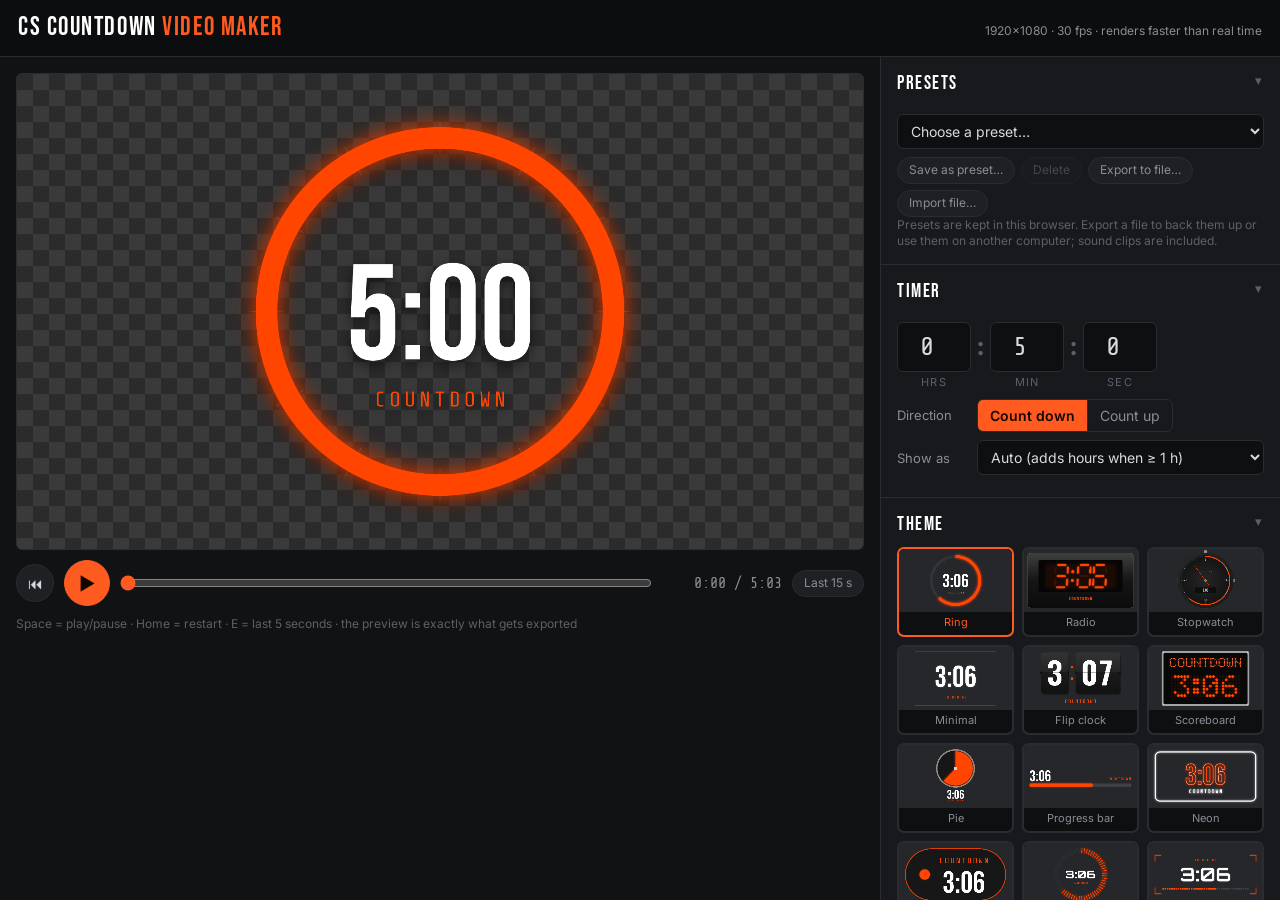
==== index.html @ b76c42f0 "Rebuild as a faster-than-realtime countdown renderer with transparent export The app had stopped wor" ====
<!DOCTYPE html>
<html lang="en">
<head>
<meta charset="UTF-8">
<meta name="viewport" content="width=device-width, initial-scale=1">
<title>CS Countdown Video Maker</title>
<link rel="icon" href="data:,">
<link rel="preconnect" href="https://fonts.googleapis.com">
<link rel="preconnect" href="https://fonts.gstatic.com" crossorigin>
<link href="https://fonts.googleapis.com/css2?family=Bebas+Neue&family=Inter:wght@400;500;600&family=Orbitron:wght@700;900&family=Oswald:wght@600&family=Share+Tech+Mono&display=swap" rel="stylesheet">
<link rel="stylesheet" href="css/app.css">
</head>
<body>

<header class="top">
  <div class="brand">CS Countdown <span>Video Maker</span></div>
  <div class="top-note">1920×1080 · 30 fps · renders faster than real time</div>
</header>

<main class="app">
  <section class="stage">
    <div class="screen" id="screen"><canvas id="preview" width="1920" height="1080"></canvas></div>
    <div class="transport">
      <button class="icon-btn" id="btnRestart" title="Back to start (Home)">⏮</button>
      <button class="icon-btn play" id="btnPlay" title="Play / pause (Space)">▶</button>
      <input type="range" id="scrub" min="0" max="1000" value="0" step="1" aria-label="Preview position">
      <span class="clock" id="clock">0:00 / 0:00</span>
      <button class="chip" id="btnLast">Last 15 s</button>
    </div>
    <div class="hint">Space = play/pause · Home = restart · E = last 5 seconds · the preview is exactly what gets exported</div>
  </section>

  <aside class="side">

    <details class="sec" open>
      <summary>Presets</summary>
      <div class="row"><select id="presetSel" aria-label="Presets"></select></div>
      <div class="chips">
        <button id="btnPresetSave">Save as preset…</button>
        <button id="btnPresetDelete">Delete</button>
        <button id="btnPresetExport">Export to file…</button>
        <button id="btnPresetExportAll" hidden>Export all presets</button>
        <label class="filebtn chip">Import file…<input type="file" id="presetImport" accept=".json,application/json"></label>
      </div>
      <div class="note" id="presetStatus">Presets are kept in this browser. Export a file to back them up or use them on another computer; sound clips are included.</div>
    </details>

    <details class="sec" open>
      <summary>Timer</summary>
      <div class="row">
        <div class="timeset">
          <label><input type="number" id="hours" min="0" max="99" data-k="hours"><span>hrs</span></label>
          <b>:</b>
          <label><input type="number" id="minutes" min="0" max="59" data-k="minutes"><span>min</span></label>
          <b>:</b>
          <label><input type="number" id="seconds" min="0" max="59" data-k="seconds"><span>sec</span></label>
        </div>
      </div>
      <div class="row">
        <span class="lbl">Direction</span>
        <div class="seg" data-k="direction">
          <button data-v="down">Count down</button><button data-v="up">Count up</button>
        </div>
      </div>
      <div class="row">
        <span class="lbl">Show as</span>
        <select data-k="format">
          <option value="auto">Auto (adds hours when ≥ 1 h)</option>
          <option value="m:ss">M:SS — 5:00</option>
          <option value="mm:ss">MM:SS — 05:00</option>
          <option value="h:mm:ss">H:MM:SS — 0:05:00</option>
          <option value="hh:mm:ss">HH:MM:SS — 00:05:00</option>
          <option value="ss">Seconds only — 300</option>
        </select>
      </div>
    </details>

    <details class="sec" open>
      <summary>Theme</summary>
      <div class="themes" id="themes"></div>
    </details>

    <details class="sec" open>
      <summary>Text</summary>
      <div class="row col">
        <span class="lbl">Label <em>(leave empty for the time only)</em></span>
        <input type="text" data-k="label" maxlength="40" placeholder="Time only">
        <div class="chips" data-for="label">
          <button data-v="">Time only</button><button data-v="COUNTDOWN">Countdown</button>
          <button data-v="STARTING SOON">Starting soon</button><button data-v="BREAK">Break</button>
          <button data-v="BACK IN">Back in</button><button data-v="TIME LEFT">Time left</button>
        </div>
      </div>
      <div class="row">
        <span class="lbl">Hold at the end</span>
        <input type="number" class="num" data-k="endHold" min="0" max="600" step="1"><span class="unit">sec</span>
      </div>
      <div class="row col">
        <span class="lbl">End message <em>(shown during the hold — empty keeps 0:00)</em></span>
        <input type="text" data-k="endMessage" maxlength="40" placeholder="Keep showing the time">
        <div class="chips" data-for="endMessage">
          <button data-v="">Keep time</button><button data-v="TIME'S UP">Time's up</button>
          <button data-v="GO!">Go!</button><button data-v="LIVE NOW">Live now</button><button data-v="WELCOME BACK">Welcome back</button>
        </div>
      </div>
      <label class="check"><input type="checkbox" data-k="endFlash"> Flash during the hold</label>
    </details>

    <details class="sec" open>
      <summary>Position &amp; size</summary>
      <div class="row">
        <div class="posgrid" id="posgrid">
          <button data-v="top-left" title="Top left"></button><button data-v="top-center" title="Top centre"></button><button data-v="top-right" title="Top right"></button>
          <button data-v="left" title="Left"></button><button data-v="center" title="Centre"></button><button data-v="right" title="Right"></button>
          <button data-v="bottom-left" title="Bottom left"></button><button data-v="bottom-center" title="Bottom centre"></button><button data-v="bottom-right" title="Bottom right"></button>
        </div>
        <div class="sliders">
          <label>Size <output data-out="size"></output><input type="range" data-k="size" min="5" max="100" step="1"></label>
          <label>Edge margin <output data-out="margin"></output><input type="range" data-k="margin" min="0" max="240" step="2"></label>
        </div>
      </div>
    </details>

    <details class="sec" open>
      <summary>Background &amp; colours</summary>
      <div class="row">
        <div class="swatches" data-k="bg">
          <button data-v="transparent" class="sw-alpha" title="Transparent"></button>
          <button data-v="black" style="background:#000" title="Black"></button>
          <button data-v="green" style="background:#00b140" title="Green screen"></button>
          <button data-v="blue" style="background:#0047bb" title="Blue screen"></button>
          <button data-v="white" style="background:#fff" title="White"></button>
          <button data-v="custom" class="sw-custom" title="Custom colour"><input type="color" data-k="bgCustom"></button>
        </div>
        <span class="bgname" id="bgname"></span>
      </div>
      <div class="colors-head"><span class="lbl" id="colorsFor">Colours</span><button class="chip" id="btnResetColors">Reset colours</button></div>
      <div class="colors" id="colors"></div>
      <div class="note">Swatches marked <b>AUTO</b> follow the theme's own look until you pick a colour; × puts them back to auto.</div>
      <label class="check"><input type="checkbox" data-k="warnOn"> Warning colour for the last <input type="number" class="num sm" data-k="warnSecs" min="1" max="3600"> sec</label>
      <div class="checks">
        <label class="check"><input type="checkbox" data-k="glow"> Glow</label>
        <label class="check"><input type="checkbox" data-k="shadow"> Drop shadow</label>
        <label class="check"><input type="checkbox" data-k="smooth"> Smooth motion</label>
      </div>
    </details>

    <details class="sec" open>
      <summary>Sound</summary>
      <label class="check"><input type="checkbox" data-k="beep"> Beep for the last <input type="number" class="num sm" data-k="beepSecs" min="1" max="60"> sec</label>
      <label class="check"><input type="checkbox" data-k="zeroBeep"> Long beep at zero</label>
      <div class="check">
        <label class="check inline"><input type="checkbox" data-k="tick"> Tick</label>
        <select data-k="tickMode" class="inline-select">
          <option value="all">every second</option>
          <option value="last">for the last…</option>
        </select>
        <span id="tickLast"><input type="number" class="num sm" data-k="tickSecs" min="1" max="3600"> sec</span>
      </div>
      <div class="row">
        <span class="lbl">Tick sound</span>
        <select data-k="tickSound">
          <option value="auto">Auto — flip sound for the Flip clock</option>
          <option value="tick">Tick</option>
          <option value="flip">Flip card</option>
          <option value="click">Soft click</option>
        </select>
        <button class="chip" id="btnTestTick">Test</button>
      </div>
      <div class="note">If a beep and a tick land on the same second, you hear the beep.</div>
      <div class="row">
        <label class="slider">Tone <output data-out="beepFreq"></output><input type="range" data-k="beepFreq" min="300" max="2000" step="10"></label>
        <label class="slider">Volume <output data-out="beepVol"></output><input type="range" data-k="beepVol" min="0" max="100" step="1"></label>
        <button class="chip" id="btnTestBeep">Test</button>
      </div>
      <div class="clipbox">
        <div class="row">
          <label class="filebtn chip">Choose sound clip…<input type="file" id="clipFile" accept="audio/*"></label>
          <span class="clipname" id="clipName">No clip</span>
          <button class="chip" id="btnClearClip" hidden>Remove</button>
        </div>
        <div class="row">
          <select data-k="clipMode">
            <option value="off">Don't play the clip</option>
            <option value="start">Play at the start</option>
            <option value="endAtZero">Play so it ends exactly at zero</option>
            <option value="atZero">Play when the timer hits zero</option>
            <option value="loop">Loop until zero (background music)</option>
          </select>
          <label class="slider">Volume <output data-out="clipVol"></output><input type="range" data-k="clipVol" min="0" max="100" step="1"></label>
        </div>
        <div class="note">The clip is remembered in this browser and saved with presets.</div>
      </div>
    </details>

    <details class="sec export" open>
      <summary>Export</summary>
      <div class="formats" data-k="exportFormat">
        <button data-v="mov-png"><b>MOV · transparent</b><span>PNG codec with alpha + sound. For Vegas and Camtasia.</span></button>
        <button data-v="mp4"><b>MP4 · H.264</b><span>Solid background, small file. Transparent becomes black.</span></button>
        <button data-v="png-seq"><b>PNG sequence</b><span>A folder of transparent frames + audio.wav.</span></button>
        <button data-v="wav"><b>WAV</b><span>Just the beeps / clip as a sound file.</span></button>
      </div>
      <label class="check" id="compactRow"><input type="checkbox" data-k="compact"> Compact MOV — store repeated frames once (untick if an editor shows glitches)</label>
      <div class="xinfo" id="xinfo"></div>
      <div class="row">
        <button class="btn primary" id="btnExport">Export</button>
        <button class="btn" id="btnCancel" hidden>Cancel</button>
      </div>
      <div class="xprog" id="xprog" hidden>
        <div class="xbar"><div class="xfill" id="xfill"></div></div>
        <div class="xtxt" id="xtxt"></div>
      </div>
      <div class="xstatus" id="xstatus"></div>
    </details>

    <details class="sec howto" open>
      <summary>Using the files in your editor</summary>
      <p class="note">Put the countdown on a track <b>above</b> your footage so the transparent parts show the video underneath. Pick your editor:</p>

      <details name="howto">
        <summary>VEGAS Pro</summary>
        <ol>
          <li>Drag the <b>.mov</b> onto a video track above your footage.</li>
          <li>If the background shows black instead of see-through: right-click the clip → <i>Properties</i> → <i>Media</i> tab → <i>Alpha channel</i> → <b>Straight (unmatted)</b> → OK.</li>
          <li>The sound comes in on its own audio track with the clip.</li>
          <li><b>PNG sequence instead:</b> <i>File → Import → Media</i>, open the folder, select the first frame and tick <b>Open still image sequence</b>. Then add <i>audio.wav</i> to an audio track at the same start time.</li>
        </ol>
      </details>

      <details name="howto">
        <summary>Camtasia</summary>
        <ol>
          <li><i>Import Media</i> (Ctrl+I) and choose the <b>.mov</b>. It appears in the Media Bin.</li>
          <li>Drag it onto a track above your footage. The transparency is kept automatically.</li>
          <li>Use the MOV rather than the PNG sequence. Camtasia handles MOV files with the PNG codec, which is what this exports.</li>
          <li>To move or resize the timer, drag it on the canvas. It's a normal 1920×1080 clip.</li>
        </ol>
      </details>

      <details name="howto">
        <summary>DaVinci Resolve</summary>
        <ol>
          <li>Import the <b>.mov</b> into the Media Pool (drag it in, or <i>File → Import → Media</i>).</li>
          <li>Drop it on <b>V2</b> (or higher) above your footage on V1.</li>
          <li>If the background isn't see-through: right-click the clip in the Media Pool → <i>Clip Attributes</i> → <i>Video</i> → <i>Alpha Mode</i> → <b>Straight</b>.</li>
          <li><b>PNG sequence:</b> import the folder. Resolve shows the numbered frames as one clip. Add <i>audio.wav</i> on an audio track.</li>
        </ol>
      </details>

      <details name="howto">
        <summary>Adobe Premiere Pro</summary>
        <ol>
          <li><i>File → Import</i> the <b>.mov</b> and place it on V2 above your footage.</li>
          <li>Transparency is usually picked up automatically. If not: right-click the clip in the Project panel → <i>Modify → Interpret Footage</i> → make sure <i>Ignore Alpha Channel</i> is off.</li>
          <li><b>PNG sequence:</b> <i>File → Import</i>, select the first frame and tick <b>Image Sequence</b>.</li>
        </ol>
      </details>

      <details name="howto">
        <summary>OBS Studio (live streams)</summary>
        <ol>
          <li>In your scene, add a <b>Media Source</b> and choose the <b>.mov</b>. It plays with transparency over your other sources.</li>
          <li>Tick <i>Restart playback when source becomes active</i> so it starts from the top each time you show it.</li>
          <li>Drag the source to position or resize it.</li>
        </ol>
      </details>

      <details name="howto">
        <summary>Other editors</summary>
        <ol>
          <li>Try the <b>.mov</b> first. Most editors read QuickTime with the PNG codec and keep the transparency.</li>
          <li>If yours doesn't, use the <b>PNG sequence</b> (almost every editor can import numbered image sequences) plus <i>audio.wav</i>.</li>
          <li>If you don't need transparency, the <b>MP4</b> works everywhere. Or export on green and use the editor's chroma key.</li>
        </ol>
      </details>
    </details>

  </aside>
</main>

<script src="js/core.js"></script>
<script src="js/draw.js"></script>
<script src="js/renderer.js"></script>
<script src="js/themes/classic.js"></script>
<script src="js/themes/more.js"></script>
<script src="js/audio.js"></script>
<script src="js/mux.js"></script>
<script src="js/export.js"></script>
<script src="js/app.js"></script>
<script src="js/presets.js"></script>
</body>
</html>
---- css/app.css ----
:root {
  --bg: #111214;
  --panel: #18191c;
  --panel2: #1f2024;
  --line: #2a2c31;
  --text: #d9dade;
  --muted: #8a8d96;
  --faint: #5d6069;
  --accent: #ff5a1f;
  --accent-ink: #120700;
  --blue: #3d8bfd;
  --radius: 8px;
  --side: 400px;
}
* { margin: 0; padding: 0; box-sizing: border-box; }
html, body { height: 100%; }
body {
  background: var(--bg); color: var(--text);
  font: 14px/1.4 Inter, system-ui, -apple-system, 'Segoe UI', sans-serif;
  display: flex; flex-direction: column;
}
button, input, select { font: inherit; color: inherit; }
button { cursor: pointer; }

/* ── HEADER */
.top {
  display: flex; align-items: baseline; justify-content: space-between; gap: 16px;
  padding: 10px 18px; border-bottom: 1px solid var(--line); background: #0c0d0f;
}
.brand { font-family: 'Bebas Neue', sans-serif; font-size: 26px; letter-spacing: .06em; color: #fff; }
.brand span { color: var(--accent); }
.top-note { font-size: 12px; color: var(--muted); }

/* ── LAYOUT */
.app { flex: 1; display: grid; grid-template-columns: 1fr var(--side); min-height: 0; }
.stage { display: flex; flex-direction: column; gap: 10px; padding: 16px; min-width: 0; }
.side { border-left: 1px solid var(--line); background: var(--panel); overflow-y: auto; max-height: calc(100vh - 49px); }
@media (max-width: 1000px) {
  .app { grid-template-columns: 1fr; }
  .side { border-left: 0; border-top: 1px solid var(--line); max-height: none; }
}

/* ── PREVIEW */
.screen {
  width: 100%; aspect-ratio: 16 / 9; max-height: calc(100vh - 160px);
  border: 1px solid var(--line); border-radius: 6px; overflow: hidden;
  display: flex; align-items: center; justify-content: center; background: #000;
}
.screen.alpha {
  background-color: #2b2b2b;
  background-image:
    linear-gradient(45deg, #3a3a3a 25%, transparent 25%), linear-gradient(-45deg, #3a3a3a 25%, transparent 25%),
    linear-gradient(45deg, transparent 75%, #3a3a3a 75%), linear-gradient(-45deg, transparent 75%, #3a3a3a 75%);
  background-size: 32px 32px; background-position: 0 0, 0 16px, 16px -16px, -16px 0;
}
#preview { width: 100%; height: 100%; object-fit: contain; display: block; }
.transport { display: flex; align-items: center; gap: 10px; }
.transport input[type=range] { flex: 1; }
.clock { font-family: 'Share Tech Mono', monospace; font-size: 15px; color: var(--muted); min-width: 120px; text-align: right; }
.hint { font-size: 12px; color: var(--faint); }
.icon-btn {
  width: 38px; height: 38px; border-radius: 50%; border: 1px solid var(--line); background: var(--panel2);
  display: grid; place-items: center; font-size: 15px;
}
.icon-btn:hover { border-color: var(--muted); }
.icon-btn.play { width: 46px; height: 46px; background: var(--accent); color: var(--accent-ink); border-color: var(--accent); font-size: 18px; }

/* ── SIDEBAR SECTIONS */
.sec { border-bottom: 1px solid var(--line); padding: 4px 16px 14px; }
.sec > summary {
  list-style: none; cursor: pointer; padding: 10px 0 8px;
  font-family: 'Bebas Neue', sans-serif; font-size: 19px; letter-spacing: .08em; color: #fff;
}
.sec > summary::-webkit-details-marker { display: none; }
.sec > summary::after { content: '▾'; float: right; color: var(--faint); font-family: Inter, sans-serif; font-size: 13px; }
.sec:not([open]) > summary::after { content: '▸'; }
.row { display: flex; align-items: center; gap: 10px; margin: 8px 0; flex-wrap: wrap; }
.row.col { flex-direction: column; align-items: stretch; gap: 6px; }
.lbl { color: var(--muted); font-size: 13px; min-width: 70px; }
.lbl em { font-style: normal; color: var(--faint); font-size: 12px; }
.unit { color: var(--muted); font-size: 13px; }
.note { font-size: 12px; color: var(--faint); }

input[type=text], input[type=number], select {
  background: #0e0f11; border: 1px solid var(--line); border-radius: 6px; padding: 7px 9px; outline: none;
}
input[type=text]:focus, input[type=number]:focus, select:focus { border-color: var(--accent); }
select { flex: 1; min-width: 0; }
.num { width: 70px; }
.num.sm { width: 58px; padding: 3px 6px; margin: 0 4px; }

.timeset { display: flex; align-items: flex-start; gap: 6px; }
.timeset label { display: flex; flex-direction: column; align-items: center; gap: 3px; }
.timeset input { width: 74px; font-family: 'Share Tech Mono', monospace; font-size: 26px; text-align: center; padding: 6px 4px; }
.timeset span { font-size: 11px; color: var(--faint); text-transform: uppercase; letter-spacing: .1em; }
.timeset b { font-size: 26px; color: var(--faint); padding-top: 6px; }

.seg { display: inline-flex; border: 1px solid var(--line); border-radius: 6px; overflow: hidden; }
.seg button { background: transparent; border: 0; padding: 6px 12px; color: var(--muted); }
.seg button + button { border-left: 1px solid var(--line); }
.seg button.on { background: var(--accent); color: var(--accent-ink); font-weight: 600; }

.chips { display: flex; flex-wrap: wrap; gap: 6px; }
.chip, .chips button {
  background: var(--panel2); border: 1px solid var(--line); border-radius: 999px; padding: 4px 11px;
  font-size: 12px; color: var(--muted); white-space: nowrap;
}
.chip:hover, .chips button:hover { border-color: var(--muted); color: var(--text); }
.chips button.on { border-color: var(--accent); color: var(--accent); }
.chips button:disabled { opacity: .4; pointer-events: none; }
.note.ok { color: #5fd38d; }
.note.err { color: #ff6b6b; }

.check { display: flex; align-items: center; gap: 7px; margin: 7px 0; color: var(--text); font-size: 13px; cursor: pointer; }
.check input[type=checkbox] { accent-color: var(--accent); width: 15px; height: 15px; }
.checks { display: flex; gap: 16px; flex-wrap: wrap; }

/* ── THEMES */
.themes { display: grid; grid-template-columns: repeat(3, 1fr); gap: 8px; }
.themes button {
  background: #0e0f11; border: 2px solid var(--line); border-radius: 7px; padding: 0 0 4px; overflow: hidden;
  display: flex; flex-direction: column; gap: 3px; align-items: stretch;
}
.themes button:hover { border-color: var(--muted); }
.themes button.on { border-color: var(--accent); }
.themes canvas { width: 100%; aspect-ratio: 16/9; display: block; }
.themes span { font-size: 11px; color: var(--muted); text-align: center; }
.themes button.on span { color: var(--accent); }

/* ── POSITION */
.posgrid { display: grid; grid-template-columns: repeat(3, 26px); grid-template-rows: repeat(3, 16px); gap: 4px; padding: 6px; background: #0e0f11; border: 1px solid var(--line); border-radius: 6px; }
.posgrid button { border: 1px solid var(--line); background: var(--panel2); border-radius: 3px; }
.posgrid button:hover { border-color: var(--muted); }
.posgrid button.on { background: var(--accent); border-color: var(--accent); }
.sliders { flex: 1; display: flex; flex-direction: column; gap: 6px; min-width: 180px; }
.sliders label, .slider { display: flex; flex-direction: column; font-size: 12px; color: var(--muted); }
.slider { flex: 1; min-width: 120px; }
output { color: var(--text); margin-left: 4px; }
input[type=range] { accent-color: var(--accent); width: 100%; }

/* ── BACKGROUND / COLOURS */
.swatches { display: flex; gap: 8px; }
.swatches button {
  width: 30px; height: 30px; border-radius: 50%; border: 2px solid var(--line); position: relative; overflow: hidden;
}
.swatches button.on { border-color: var(--accent); box-shadow: 0 0 0 2px var(--accent); }
.sw-alpha {
  background-color: #ddd;
  background-image: linear-gradient(45deg, #999 25%, transparent 25%), linear-gradient(-45deg, #999 25%, transparent 25%),
    linear-gradient(45deg, transparent 75%, #999 75%), linear-gradient(-45deg, transparent 75%, #999 75%);
  background-size: 10px 10px; background-position: 0 0, 0 5px, 5px -5px, -5px 0;
}
.sw-custom { background: conic-gradient(red, yellow, lime, cyan, blue, magenta, red); }
.sw-custom input { position: absolute; inset: 0; opacity: 0; cursor: pointer; }
.bgname { font-size: 12px; color: var(--muted); }
.colors-head { display: flex; align-items: center; justify-content: space-between; margin-top: 12px; }
.colors { display: grid; grid-template-columns: repeat(auto-fill, minmax(78px, 1fr)); gap: 10px 8px; margin: 8px 0 4px; }
.colors label { display: flex; flex-direction: column; align-items: center; gap: 3px; font-size: 11px; color: var(--muted); cursor: pointer; text-align: center; line-height: 1.2; }
.cswatch { position: relative; }
.cswatch .auto {
  position: absolute; left: 50%; top: 50%; transform: translate(-50%, -50%); pointer-events: none;
  font-size: 9px; font-weight: 600; letter-spacing: .06em; color: #fff; background: rgba(0,0,0,.65); padding: 1px 4px; border-radius: 3px;
}
.cswatch .clr {
  position: absolute; right: -7px; top: -7px; width: 17px; height: 17px; border-radius: 50%;
  border: 1px solid var(--line); background: var(--panel2); color: var(--muted); font-size: 11px; line-height: 14px; padding: 0;
}
.cswatch .clr:hover { color: #fff; border-color: var(--muted); }
.check.inline { margin: 0; }
.inline-select { flex: 0 0 auto; padding: 3px 6px; }
.colors input[type=color] {
  -webkit-appearance: none; appearance: none; width: 38px; height: 30px; border: 1px solid var(--line); border-radius: 6px;
  padding: 2px; background: #0e0f11; cursor: pointer;
}
.colors input[type=color]::-webkit-color-swatch-wrapper { padding: 0; }
.colors input[type=color]::-webkit-color-swatch { border: 0; border-radius: 4px; }

/* ── SOUND */
.clipbox { margin-top: 10px; padding: 10px; border: 1px dashed var(--line); border-radius: 7px; }
.filebtn { position: relative; overflow: hidden; cursor: pointer; }
.filebtn input { position: absolute; inset: 0; opacity: 0; cursor: pointer; }
.clipname { font-size: 12px; color: var(--muted); flex: 1; min-width: 0; overflow: hidden; text-overflow: ellipsis; white-space: nowrap; }

/* ── EXPORT */
.formats { display: grid; grid-template-columns: 1fr 1fr; gap: 8px; }
.formats button {
  text-align: left; background: #0e0f11; border: 2px solid var(--line); border-radius: 7px; padding: 8px 10px;
  display: flex; flex-direction: column; gap: 2px;
}
.formats button b { font-size: 13px; color: var(--text); }
.formats button span { font-size: 11px; color: var(--faint); line-height: 1.35; }
.formats button:hover { border-color: var(--muted); }
.formats button.on { border-color: var(--accent); }
.formats button.on b { color: var(--accent); }
.xinfo { font-size: 12px; color: var(--muted); margin-top: 10px; }
.xinfo .warn { color: #ffb020; }
.btn {
  font-family: 'Bebas Neue', sans-serif; font-size: 19px; letter-spacing: .08em;
  padding: 8px 26px; border: 2px solid var(--accent); background: transparent; color: var(--text); border-radius: 6px;
}
.btn.primary { background: var(--accent); color: var(--accent-ink); }
.btn:hover { filter: brightness(1.1); }
.btn:disabled { opacity: .35; pointer-events: none; }
.xprog { margin-top: 6px; }
.xbar { height: 6px; background: #0e0f11; border-radius: 3px; overflow: hidden; }
.xfill { height: 100%; width: 0; background: var(--blue); transition: width .2s linear; }
.xtxt { font-size: 12px; color: var(--muted); margin-top: 4px; font-family: 'Share Tech Mono', monospace; }
.xstatus { font-size: 13px; margin-top: 6px; min-height: 18px; }
.xstatus.ok { color: #5fd38d; }
.xstatus.err { color: #ff6b6b; }
/* ── HOW-TO (one editor open at a time via <details name="howto">) */
.howto > .note { margin-bottom: 8px; }
.howto details { border: 1px solid var(--line); border-radius: 7px; margin: 6px 0; background: #0e0f11; }
.howto details > summary {
  list-style: none; cursor: pointer; padding: 8px 12px; font-weight: 600; font-size: 13px; color: var(--text);
}
.howto details > summary::-webkit-details-marker { display: none; }
.howto details > summary::after { content: '+'; float: right; color: var(--faint); }
.howto details[open] > summary { color: var(--accent); }
.howto details[open] > summary::after { content: '–'; }
.howto ol { margin: 0 12px 10px 30px; display: flex; flex-direction: column; gap: 6px; font-size: 12.5px; color: var(--muted); }
.howto ol b { color: var(--text); }
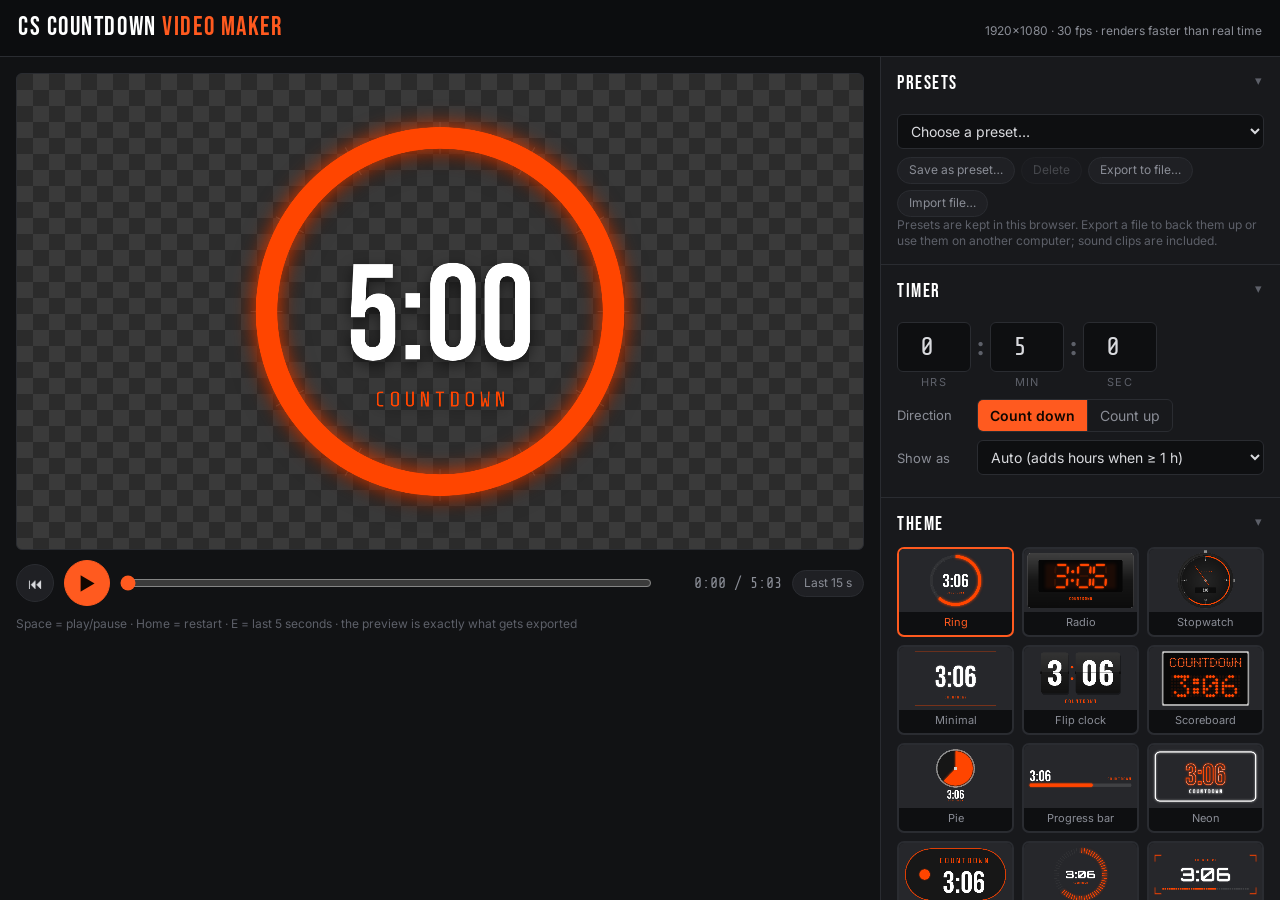
==== commit fd2350d6: "Green screen background: chroma green #00B542 (HSV 142/100%/71%) Co-Authored-By: Claude Opus 5.5 <no" ====
--- a/index.html
+++ b/index.html
@@ -127,7 +127,7 @@
         <div class="swatches" data-k="bg">
           <button data-v="transparent" class="sw-alpha" title="Transparent"></button>
           <button data-v="black" style="background:#000" title="Black"></button>
-          <button data-v="green" style="background:#00b140" title="Green screen"></button>
+          <button data-v="green" style="background:#00b542" title="Green screen (chroma green #00B542)"></button>
           <button data-v="blue" style="background:#0047bb" title="Blue screen"></button>
           <button data-v="white" style="background:#fff" title="White"></button>
           <button data-v="custom" class="sw-custom" title="Custom colour"><input type="color" data-k="bgCustom"></button>
@@ -196,9 +196,9 @@
     <details class="sec export" open>
       <summary>Export</summary>
       <div class="formats" data-k="exportFormat">
-        <button data-v="mov-png"><b>MOV · transparent</b><span>PNG codec with alpha + sound. For Vegas and Camtasia.</span></button>
+        <button data-v="mov-png"><b>MOV · transparent</b><span>PNG codec with alpha + sound. For Camtasia, Resolve, Premiere, OBS. (Not VEGAS 23.)</span></button>
         <button data-v="mp4"><b>MP4 · H.264</b><span>Solid background, small file. Transparent becomes black.</span></button>
-        <button data-v="png-seq"><b>PNG sequence</b><span>A folder of transparent frames + audio.wav.</span></button>
+        <button data-v="png-seq"><b>PNG sequence</b><span>A folder of transparent frames + audio.wav. Use this for VEGAS Pro 23.</span></button>
         <button data-v="wav"><b>WAV</b><span>Just the beeps / clip as a sound file.</span></button>
       </div>
       <label class="check" id="compactRow"><input type="checkbox" data-k="compact"> Compact MOV — store repeated frames once (untick if an editor shows glitches)</label>
@@ -221,10 +221,12 @@
       <details name="howto">
         <summary>VEGAS Pro</summary>
         <ol>
-          <li>Drag the <b>.mov</b> onto a video track above your footage.</li>
-          <li>If the background shows black instead of see-through: right-click the clip → <i>Properties</i> → <i>Media</i> tab → <i>Alpha channel</i> → <b>Straight (unmatted)</b> → OK.</li>
-          <li>The sound comes in on its own audio track with the clip.</li>
-          <li><b>PNG sequence instead:</b> <i>File → Import → Media</i>, open the folder, select the first frame and tick <b>Open still image sequence</b>. Then add <i>audio.wav</i> to an audio track at the same start time.</li>
+          <li><b>Export as PNG sequence.</b> VEGAS Pro 23 dropped Apple's QuickTime plugin, so it can't read the transparent MOV (you only get the sound).</li>
+          <li><i>File → Import → Media</i>, open the exported folder, select <b>frame_00000.png</b> and tick <b>Open still image sequence</b>. The whole countdown comes in as one clip.</li>
+          <li>Drag it onto a video track above your footage. If the background shows black instead of see-through: right-click the clip → <i>Properties</i> → <i>Media</i> tab → <i>Alpha channel</i> → <b>Straight (unmatted)</b>.</li>
+          <li>In the same <i>Media</i> tab, check the <b>frame rate is 30</b> so the clip stays in sync with the sound.</li>
+          <li>Add <i>audio.wav</i> from the same folder to an audio track, starting at the same point as the clip.</li>
+          <li>Older VEGAS (22 and earlier, with QuickTime enabled under <i>Preferences → Deprecated Features</i>) can use the .mov directly.</li>
         </ol>
       </details>
 
